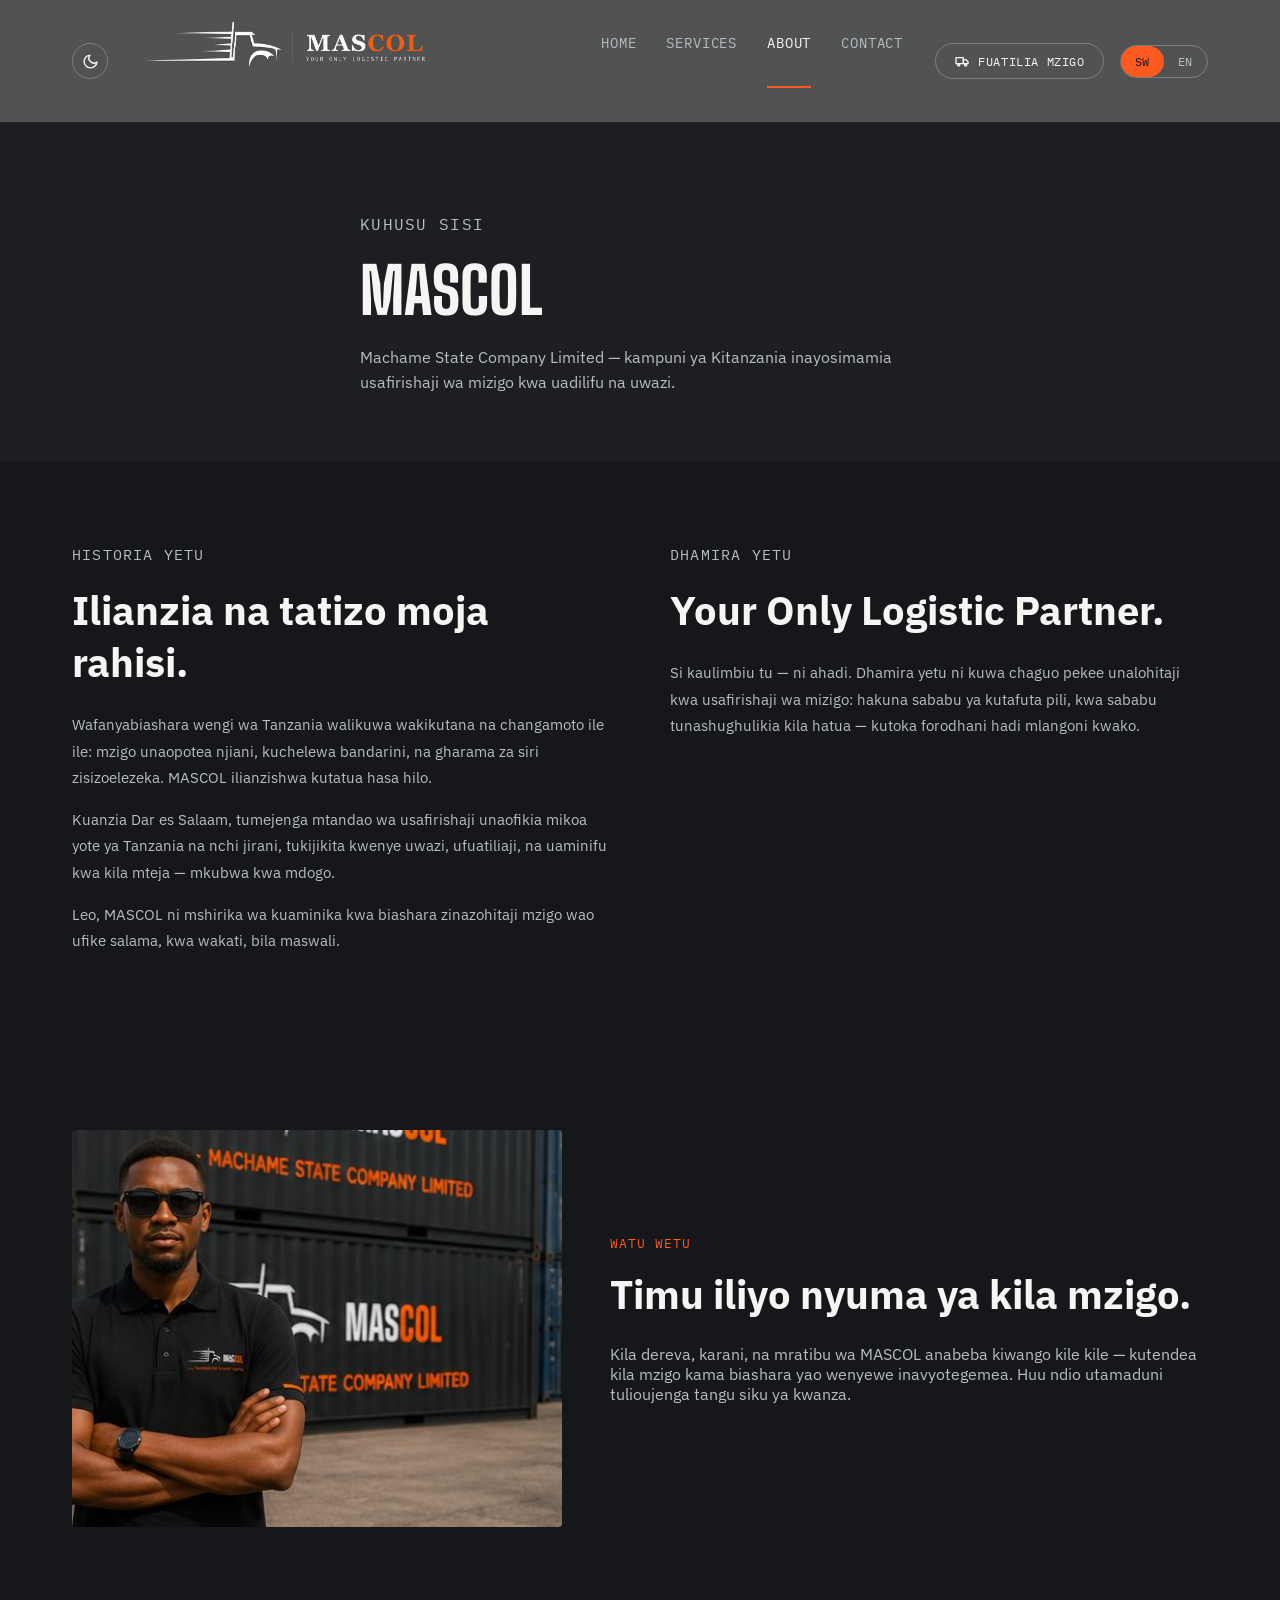
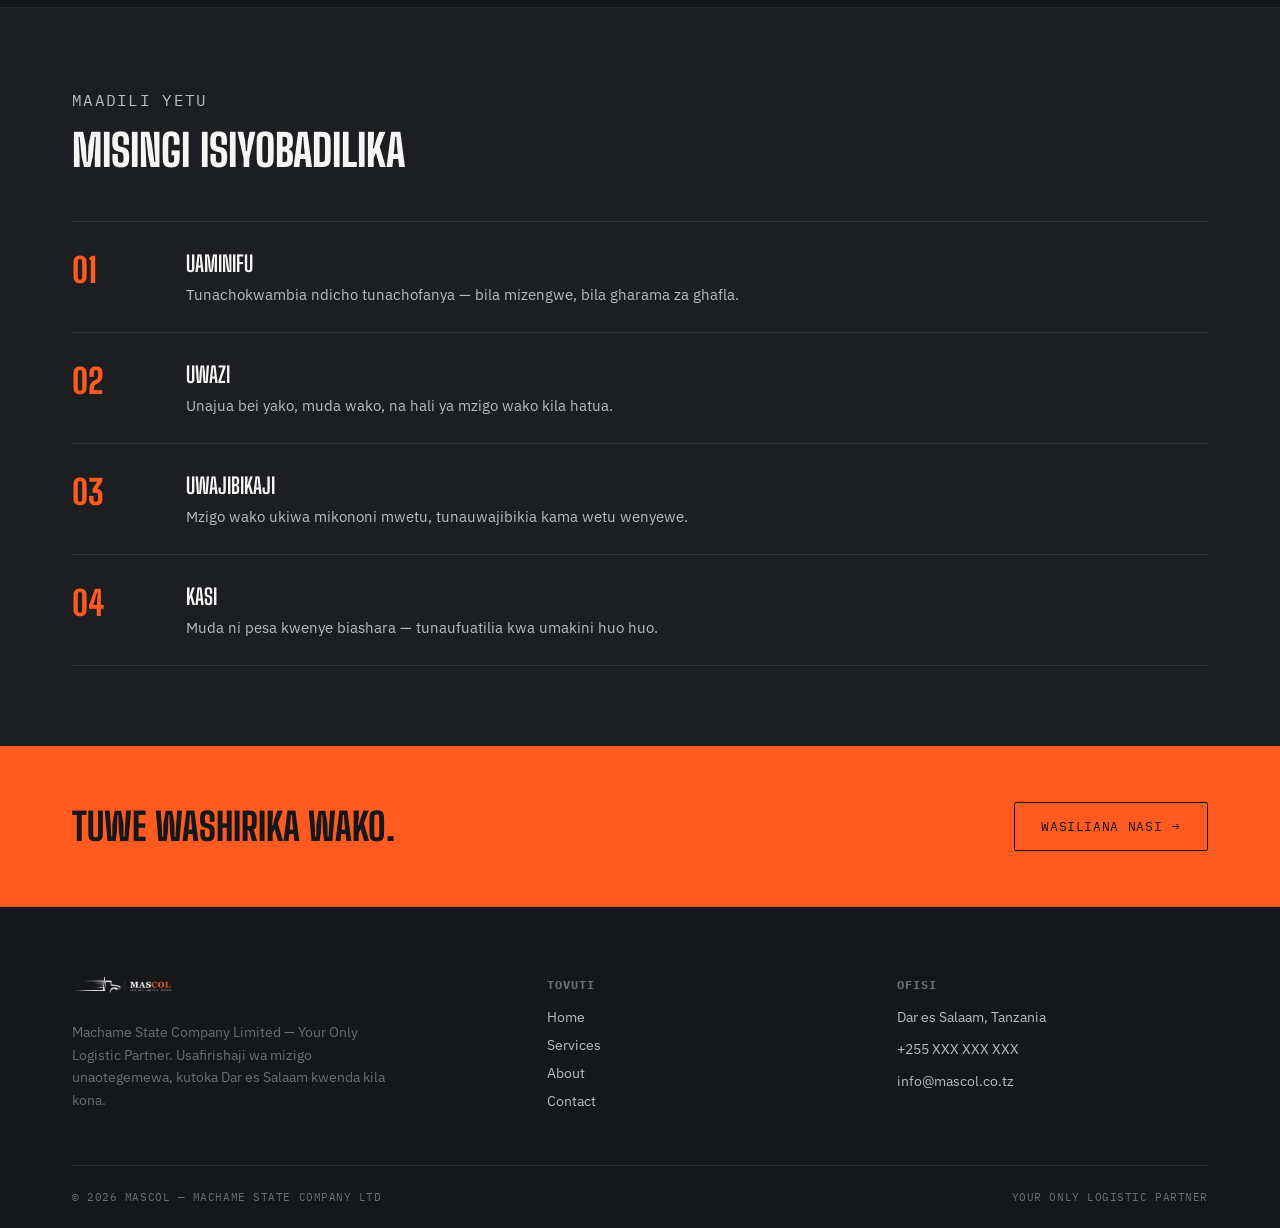
==== about.html @ ff6cc76c "Add files via upload" ====
<!DOCTYPE html>
<html lang="sw">
<head>
<meta charset="UTF-8">
<meta name="viewport" content="width=device-width, initial-scale=1.0">
<title>About — MASCOL</title>
<meta name="description" content="MASCOL — Machame State Company Limited. Historia, dhamira na maadili yetu.">
<link rel="preconnect" href="https://fonts.googleapis.com">
<link href="https://fonts.googleapis.com/css2?family=Big+Shoulders+Display:wght@700;800;900&family=IBM+Plex+Sans:wght@400;500;600;700&family=IBM+Plex+Mono:wght@400;500&display=swap" rel="stylesheet">
<link rel="stylesheet" href="css/style.css">
</head>
<body>

<header class="site-header">
  <div class="wrap">
        <button class="theme-toggle" id="themeToggle" aria-label="Badilisha mwonekano (dark/light)">
        <svg class="icon-moon" viewBox="0 0 24 24" fill="none" stroke-width="2" stroke-linecap="round" stroke-linejoin="round"><path d="M21 12.8A9 9 0 1 1 11.2 3 7 7 0 0 0 21 12.8z"/></svg>
        <svg class="icon-sun" viewBox="0 0 24 24" fill="none" stroke-width="2" stroke-linecap="round" stroke-linejoin="round"><circle cx="12" cy="12" r="4"/><path d="M12 2v2M12 20v2M4.9 4.9l1.4 1.4M17.7 17.7l1.4 1.4M2 12h2M20 12h2M4.9 19.1l1.4-1.4M17.7 6.3l1.4-1.4"/></svg>
      </button>

    <a href="index.html" class="brand">
      <img src="assets/logo-full-lockup.png" alt="MASCOL - Your Only Logistic Partner" class="brand-logo logo-dark">
      <img src="assets/logo-full-lockup-dark.png" alt="MASCOL - Your Only Logistic Partner" class="brand-logo logo-light">
    </a>
    <nav class="main-nav" id="mainNav">
      <a href="index.html" data-i18n-en="Home">Home</a>
      <a href="services.html" data-i18n-en="Services">Services</a>
      <a href="about.html" class="active" data-i18n-en="About">About</a>
      <a href="contact.html" data-i18n-en="Contact">Contact</a>
    </nav>
    <div class="header-right">
      <a href="contact.html" class="track-btn">
        <svg viewBox="0 0 24 24" fill="none" stroke-width="2" stroke-linecap="round" stroke-linejoin="round"><path d="M3 7h11v9H3z"/><path d="M14 10h4l3 3v3h-7z"/><circle cx="7" cy="18" r="1.6"/><circle cx="17.5" cy="18" r="1.6"/></svg>
        <span class="label" data-i18n-en="Track Shipment">Fuatilia Mzigo</span>
      </a>
      <div class="lang-switch">
        <button class="lang-btn" data-lang="sw">SW</button>
        <button class="lang-btn" data-lang="en">EN</button>
      </div>
      <button class="nav-toggle" id="navToggle" aria-label="Fungua menu">
        <span></span><span></span><span></span>
      </button>
    </div>
  </div>
</header>

<section class="page-header with-image">
  <img src="assets/fleet/highway-truck.jpg" alt="MASCOL truck on the highway">
  <div class="wrap">
    <p class="eyebrow" data-i18n-en="About Us">Kuhusu Sisi</p>
    <h1>MASCOL</h1>
    <p data-i18n-en="Machame State Company Limited — a Tanzanian company managing cargo transport with integrity and transparency.">Machame State Company Limited — kampuni ya Kitanzania inayosimamia usafirishaji wa mizigo kwa uadilifu na uwazi.</p>
  </div>
</section>

<section>
  <div class="wrap">
    <div class="about-grid">
      <div class="reveal">
        <p class="eyebrow" data-i18n-en="Our Story">Historia Yetu</p>
        <h2 style="margin: 16px 0 24px; font-size: clamp(28px,4vw,40px);" data-i18n-en="It started with one simple problem.">Ilianzia na tatizo moja rahisi.</h2>
        <p data-i18n-en="Many Tanzanian business owners faced the same challenges: cargo lost in transit, delays at the port, and hidden costs with no explanation. MASCOL was founded to solve exactly that.">Wafanyabiashara wengi wa Tanzania walikuwa wakikutana na changamoto ile ile: mzigo unaopotea njiani, kuchelewa bandarini, na gharama za siri zisizoelezeka. MASCOL ilianzishwa kutatua hasa hilo.</p>
        <p data-i18n-en="Starting in Dar es Salaam, we've built a transport network reaching every region of Tanzania and neighbouring countries, grounded in transparency, tracking, and reliability for every client — big or small.">Kuanzia Dar es Salaam, tumejenga mtandao wa usafirishaji unaofikia mikoa yote ya Tanzania na nchi jirani, tukijikita kwenye uwazi, ufuatiliaji, na uaminifu kwa kila mteja — mkubwa kwa mdogo.</p>
        <p data-i18n-en="Today, MASCOL is a trusted partner for businesses that need their cargo to arrive safely, on time, no questions asked.">Leo, MASCOL ni mshirika wa kuaminika kwa biashara zinazohitaji mzigo wao ufike salama, kwa wakati, bila maswali.</p>
      </div>
      <div class="reveal">
        <p class="eyebrow" data-i18n-en="Our Mission">Dhamira Yetu</p>
        <h2 style="margin: 16px 0 24px; font-size: clamp(28px,4vw,40px);">Your Only Logistic Partner.</h2>
        <p data-i18n-en="It's not just a tagline — it's a promise. Our mission is to be the only choice you need for cargo transport: no reason to look elsewhere, because we handle every step — from the port to your door.">Si kaulimbiu tu — ni ahadi. Dhamira yetu ni kuwa chaguo pekee unalohitaji kwa usafirishaji wa mizigo: hakuna sababu ya kutafuta pili, kwa sababu tunashughulikia kila hatua — kutoka forodhani hadi mlangoni kwako.</p>
    </div>
  </div>
</section>

<section>
  <div class="wrap">
    <div class="about-photo-split reveal">
      <img src="assets/fleet/team-uniform.jpg" alt="MASCOL team member in front of a container">
      <div>
        <p class="eyebrow" data-i18n-en="Our People">Watu Wetu</p>
        <h2 style="margin: 16px 0 24px; font-size: clamp(28px,4vw,40px);" data-i18n-en="The team behind every shipment.">Timu iliyo nyuma ya kila mzigo.</h2>
        <p style="color: var(--steel); font-size: 16px; margin-bottom: 18px;" data-i18n-en="Every MASCOL driver, clerk, and coordinator carries the same standard — treat every shipment as if it were their own business depending on it. That's the culture we've built from day one.">Kila dereva, karani, na mratibu wa MASCOL anabeba kiwango kile kile — kutendea kila mzigo kama biashara yao wenyewe inavyotegemea. Huu ndio utamaduni tulioujenga tangu siku ya kwanza.</p>
      </div>
    </div>
  </div>
</section>

<div class="tear-line"></div>

<section class="section-on-ink">
  <div class="wrap">
    <div class="section-head reveal">
      <p class="eyebrow" data-i18n-en="Our Values">Maadili Yetu</p>
      <h2 data-i18n-en="Principles That Don't Change">Misingi Isiyobadilika</h2>
    </div>
    <div class="value-list">
      <div class="value-row reveal">
        <div class="idx">01</div>
        <div>
          <h3 data-i18n-en="Integrity">Uaminifu</h3>
          <p data-i18n-en="What we tell you is what we do — no games, no sudden costs.">Tunachokwambia ndicho tunachofanya — bila mizengwe, bila gharama za ghafla.</p>
        </div>
      </div>
      <div class="value-row reveal">
        <div class="idx">02</div>
        <div>
          <h3 data-i18n-en="Transparency">Uwazi</h3>
          <p data-i18n-en="You know your price, your timeline, and your cargo's status at every step.">Unajua bei yako, muda wako, na hali ya mzigo wako kila hatua.</p>
        </div>
      </div>
      <div class="value-row reveal">
        <div class="idx">03</div>
        <div>
          <h3 data-i18n-en="Accountability">Uwajibikaji</h3>
          <p data-i18n-en="Once your cargo is in our hands, we're accountable for it as if it were our own.">Mzigo wako ukiwa mikononi mwetu, tunauwajibikia kama wetu wenyewe.</p>
        </div>
      </div>
      <div class="value-row reveal">
        <div class="idx">04</div>
        <div>
          <h3 data-i18n-en="Speed">Kasi</h3>
          <p data-i18n-en="Time is money in business — we track it with the same care.">Muda ni pesa kwenye biashara — tunaufuatilia kwa umakini huo huo.</p>
        </div>
      </div>
    </div>
  </div>
</section>

<section class="cta-band">
  <div class="wrap">
    <h2 data-i18n-en="Let's be your partner.">Tuwe washirika wako.</h2>
    <a href="contact.html" class="btn btn-outline"><span data-i18n-en="Contact Us">Wasiliana Nasi</span> →</a>
  </div>
</section>

<footer class="site-footer">
  <div class="wrap">
    <div class="footer-grid">
      <div class="footer-brand">
        <img src="assets/logo-full-lockup.png" alt="MASCOL - Your Only Logistic Partner" class="brand-logo logo-dark"><img src="assets/logo-full-lockup-dark.png" alt="MASCOL - Your Only Logistic Partner" class="brand-logo logo-light">
        <p data-i18n-en="Machame State Company Limited — Your Only Logistic Partner. Reliable cargo transport, from Dar es Salaam to every corner.">Machame State Company Limited — Your Only Logistic Partner. Usafirishaji wa mizigo unaotegemewa, kutoka Dar es Salaam kwenda kila kona.</p>
      </div>
      <div class="footer-col">
        <h4 data-i18n-en="Site">Tovuti</h4>
        <a href="index.html" data-i18n-en="Home">Home</a>
        <a href="services.html" data-i18n-en="Services">Services</a>
        <a href="about.html" data-i18n-en="About">About</a>
        <a href="contact.html" data-i18n-en="Contact">Contact</a>
      </div>
      <div class="footer-col">
        <h4 data-i18n-en="Office">Ofisi</h4>
        <p>Dar es Salaam, Tanzania</p>
        <p>+255 XXX XXX XXX</p>
        <p>info@mascol.co.tz</p>
      </div>
    </div>
    <div class="tear-line on-dark"></div>
    <div class="footer-bottom">
      <span>© <span class="year"></span> MASCOL — MACHAME STATE COMPANY LTD</span>
      <span>YOUR ONLY LOGISTIC PARTNER</span>
    </div>
  </div>
</footer>

<script src="js/script.js"></script>
</body>
</html>
---- css/style.css ----
/* =========================================================
   MASCOL — Machame State Company Limited
   Stylesheet
   ========================================================= */

:root{
  --ink: #15171a;
  --ink-soft: #1c1e22;
  --header-grey: #515353;
  --line: #2a2d31;
  --line-on-dark: rgba(255,255,255,0.1);
  --steel: #b9bcc2;
  --steel-dark: #6b6e73;
  --white: #f5f5f4;
  --orange: #ff5a1f;
  --orange-dark: #d9440f;

  --font-display: 'Big Shoulders Display', sans-serif;
  --font-body: 'IBM Plex Sans', sans-serif;
  --font-mono: 'IBM Plex Mono', monospace;

  color-scheme: dark;
  transition: background-color .25s ease, color .25s ease;
}

/* ---------- Light mode ---------- */
html[data-theme="light"]{
  color-scheme: light;
  --ink: #f6f5f2;
  --ink-soft: #ffffff;
  --header-grey: #ffffff;
  --line: #e4e1da;
  --line-on-dark: rgba(21,23,26,0.1);
  --steel: #4b4d52;
  --steel-dark: #8a8d92;
  --white: #15171a;
  --orange: #e04c17;
  --orange-dark: #b53a10;
}
html[data-theme="light"] .site-header{
  border-bottom: 1px solid var(--line);
}
html[data-theme="light"] .track-btn{ border-color: rgba(21,23,26,0.2); }
html[data-theme="light"] .track-btn svg{ stroke: var(--white); }
html[data-theme="light"] .lang-switch{ border-color: rgba(21,23,26,0.2); }
html[data-theme="light"] .btn-outline{ border-color: rgba(21,23,26,0.3); }
html[data-theme="light"] .icon-card{ box-shadow: 0 1px 3px rgba(21,23,26,0.06); }
html[data-theme="light"] .fleet-item .tag{ background: linear-gradient(0deg, rgba(0,0,0,0.55), transparent); color:#fff; }
html[data-theme="light"] .cta-band h2,
html[data-theme="light"] .cta-band .btn-outline{ color: #fff; }
html[data-theme="light"] .cta-band .btn-outline{ border-color:#fff; }
html[data-theme="light"] .cta-band .btn-outline:hover{ background:#fff; color: var(--orange); }

/* ---------- Theme toggle button ---------- */
.theme-toggle{
  display:flex; align-items:center; justify-content:center;
  width: 36px; height: 36px;
  border-radius: 999px;
  border: 1px solid rgba(255,255,255,0.25);
  background: transparent;
  cursor:pointer;
  transition: border-color .2s ease, background .2s ease;
  flex-shrink:0;
}
.theme-toggle:hover{ border-color: var(--orange); }
.theme-toggle svg{ width:17px; height:17px; stroke: var(--white); }
.theme-toggle .icon-moon{ display:block; }
.theme-toggle .icon-sun{ display:none; }
html[data-theme="light"] .theme-toggle .icon-moon{ display:none; }
html[data-theme="light"] .theme-toggle .icon-sun{ display:block; }
html[data-theme="light"] .theme-toggle{ border-color: rgba(21,23,26,0.2); }

*,*::before,*::after{ box-sizing: border-box; }
html{ scroll-behavior: smooth; }
body{
  margin:0;
  background: var(--ink);
  color: var(--white);
  font-family: var(--font-body);
  -webkit-font-smoothing: antialiased;
}
img{ max-width:100%; display:block; }
a{ color:inherit; text-decoration:none; }
.wrap{
  max-width: 1200px;
  margin: 0 auto;
  padding: 0 32px;
}
@media (max-width: 700px){ .wrap{ padding: 0 20px; } }

@media (prefers-reduced-motion: reduce){
  *{ animation-duration: 0.01ms !important; animation-iteration-count: 1 !important; transition-duration: 0.01ms !important; scroll-behavior: auto !important; }
}

:focus-visible{
  outline: 2px solid var(--orange);
  outline-offset: 3px;
}

/* ---------- Header ---------- */
.site-header{
  background: var(--header-grey);
  position: sticky;
  top: 0;
  z-index: 100;
}
.site-header .wrap{
  display:flex;
  align-items:center;
  gap: 32px;
  height: 122px;
}
.brand{
  display:flex;
  align-items:center;
  gap: 12px;
  margin-right: auto;
}
.brand-logo{ height: 80px; width:auto; display:block; }
.logo-light{ display:none; }
html[data-theme="light"] .logo-dark{ display:none; }
html[data-theme="light"] .logo-light{ display:block; }
.footer-brand img.logo-light{ display:none; }
html[data-theme="light"] .footer-brand img.logo-dark{ display:none; }
html[data-theme="light"] .footer-brand img.logo-light{ display:block; }
.brand-text-wrap{
  display:flex;
  flex-direction:column;
  line-height:1;
  gap: 4px;
}
.brand-text{
  font-family: var(--font-display);
  font-weight: 800;
  font-size: 24px;
  letter-spacing: 0.02em;
  color: var(--white);
}
.brand-text span{ color: var(--orange); }
.brand-slogan{
  font-family: var(--font-mono);
  font-size: 9px;
  letter-spacing: 0.12em;
  text-transform: uppercase;
  color: var(--steel);
}

.main-nav{
  display:flex;
  align-items:center;
  gap: 30px;
}
.main-nav a{
  font-family: var(--font-mono);
  font-size: 14px;
  letter-spacing: 0.06em;
  text-transform: uppercase;
  color: var(--steel);
  padding-bottom: 34px;
  border-bottom: 2px solid transparent;
  transition: color .2s ease, border-color .2s ease;
}
.main-nav a:hover{ color: var(--white); }
.main-nav a.active{ color: var(--white); border-color: var(--orange); }

.header-right{ display:flex; align-items:center; gap: 16px; }
.track-btn{
  display:flex; align-items:center; gap:8px;
  border: 1px solid rgba(255,255,255,0.25);
  border-radius: 999px;
  padding: 9px 18px;
  font-family: var(--font-mono);
  font-size: 12px;
  letter-spacing: 0.05em;
  text-transform: uppercase;
  color: var(--white);
  transition: border-color .2s ease, background .2s ease;
}
.track-btn:hover{ border-color: var(--orange); background: rgba(255,90,31,0.08); }
.track-btn svg{ width:16px; height:16px; stroke: var(--white); flex-shrink:0; }

.lang-switch{
  display:flex; align-items:center;
  border: 1px solid rgba(255,255,255,0.25);
  border-radius: 999px;
  overflow:hidden;
}
.lang-btn{
  font-family: var(--font-mono);
  font-size: 12px;
  letter-spacing: 0.05em;
  border:none;
  background: transparent;
  color: var(--steel);
  padding: 8px 14px;
  cursor:pointer;
  transition: background .2s ease, color .2s ease;
}
.lang-btn.active{ background: var(--orange); color: var(--ink); border-radius:999px; }

.nav-toggle{
  display:none;
  flex-direction:column;
  justify-content:center;
  gap:5px;
  width: 34px; height: 34px;
  background:none;
  border:none;
  cursor:pointer;
}
.nav-toggle span{
  display:block;
  height:2px;
  background: var(--white);
  border-radius: 2px;
}

@media (max-width: 900px){
  .main-nav{
    position:absolute;
    top: 122px; left:0; right:0;
    background: var(--header-grey);
    flex-direction:column;
    align-items:flex-start;
    padding: 10px 20px 20px;
    gap: 4px;
    display:none;
  }
  .main-nav.open{ display:flex; }
  .main-nav a{ padding: 10px 0; border-bottom:none; width:100%; }
  .track-btn .label{ display:none; }
  .nav-toggle{ display:flex; }
}

/* ---------- Hero ---------- */
.hero{
  position:relative;
  padding: 90px 0 70px;
  background:
    radial-gradient(1200px 500px at 85% -10%, rgba(255,90,31,0.18), transparent 60%),
    var(--ink);
  overflow:hidden;
}
.hero .eyebrow{
  font-family: var(--font-mono);
  font-size: 13px;
  letter-spacing: 0.08em;
  text-transform:uppercase;
  color: var(--orange);
  display:flex;
  align-items:center;
  gap:10px;
  margin: 0 0 18px;
}
.hero .eyebrow .eyebrow-white{ color: var(--white); }
.hero .eyebrow::before{
  content:"";
  width: 26px; height: 2px;
  background: var(--orange);
  display:inline-block;
}
.hero h1{
  font-family: var(--font-display);
  font-weight: 800;
  font-size: clamp(44px, 7vw, 84px);
  line-height: 0.95;
  text-transform:uppercase;
  margin: 0 0 24px;
  letter-spacing: 0.01em;
}
.hero h1 .accent{ color: var(--orange); }
.hero .lede{
  color: var(--steel);
  font-size: 17px;
  line-height: 1.6;
  max-width: 540px;
  margin: 0 0 36px;
}

.btn-row{ display:flex; gap:14px; flex-wrap:wrap; margin-bottom: 60px; }
.btn{
  display:inline-flex; align-items:center; gap:10px;
  font-family: var(--font-mono);
  font-size: 13px;
  letter-spacing: 0.05em;
  text-transform:uppercase;
  padding: 15px 26px;
  border-radius: 2px;
  transition: transform .15s ease, background .2s ease, border-color .2s ease;
}
.btn-primary{ background: var(--orange); color: var(--ink); font-weight:600; }
.btn-primary:hover{ background: var(--orange-dark); transform: translateY(-2px); }
.btn-outline{ border: 1px solid rgba(255,255,255,0.3); color: var(--white); }
.btn-outline:hover{ border-color: var(--orange); color: var(--orange); }

.route-map{ max-width: 900px; }
.route-track{ width:100%; }
.route-line-svg{ width:100%; height:60px; display:block; }
.route-path{ fill:none; stroke: rgba(255,255,255,0.18); stroke-width:2; }
.route-progress{
  fill:none; stroke: var(--orange); stroke-width:2;
  stroke-dasharray: 900;
  stroke-dashoffset: 900;
  animation: draw-route 2.6s 0.3s ease forwards;
}
@keyframes draw-route{ to{ stroke-dashoffset: 210; } }
.route-labels{
  display:flex; justify-content:space-between; flex-wrap:wrap; gap:10px;
  font-family: var(--font-mono);
  font-size: 12px;
  letter-spacing: 0.06em;
  text-transform:uppercase;
  color: var(--steel-dark);
  margin-top: 6px;
}
.route-labels .origin{ color: var(--orange); }

/* ---------- Section basics ---------- */
section{ padding: 80px 0; }
.section-on-ink{ background: var(--ink-soft); }
.section-head{ max-width: 640px; margin-bottom: 48px; }
.eyebrow{
  font-family: var(--font-mono);
  font-size: 13px;
  letter-spacing: 0.08em;
  text-transform:uppercase;
  color: var(--orange);
  margin: 0 0 14px;
}
.section-head h2{
  font-family: var(--font-display);
  font-weight: 800;
  text-transform:uppercase;
  font-size: clamp(28px, 4vw, 44px);
  line-height: 1.05;
  margin: 0 0 14px;
}
.section-head p{ color: var(--steel); font-size:16px; line-height:1.6; }

.tear-line{ height:1px; background: var(--line); }
.tear-line.on-dark{ background: var(--line-on-dark); }

/* ---------- Fleet grid ---------- */
.fleet-grid{
  display:grid;
  grid-template-columns: repeat(4, 1fr);
  grid-auto-rows: 180px;
  grid-auto-flow: dense;
  gap: 14px;
}
.fleet-item{
  position:relative;
  overflow:hidden;
  border-radius: 4px;
}
.fleet-item.big{ grid-column: span 2; grid-row: span 2; }
.fleet-item img{
  width:100%; height:100%; object-fit:cover;
  transition: transform .5s ease;
}
.fleet-item:hover img{ transform: scale(1.06); }
.fleet-item .tag{
  position:absolute; left:0; right:0; bottom:0;
  padding: 12px 16px;
  background: linear-gradient(0deg, rgba(0,0,0,0.75), transparent);
  font-family: var(--font-mono);
  font-size: 12px;
  letter-spacing: 0.05em;
  text-transform:uppercase;
}
.fleet-item .tag span{ color: var(--orange); font-weight:600; }
@media (max-width: 900px){
  .fleet-grid{ grid-template-columns: repeat(2, 1fr); }
  .fleet-item.big{ grid-column: span 2; grid-row: span 1; height: 260px; }
}

/* ---------- Stats ---------- */
.stats{
  display:grid;
  grid-template-columns: repeat(4, 1fr);
  gap: 24px;
  text-align:center;
}
.stat .num{
  font-family: var(--font-display);
  font-weight: 800;
  font-size: clamp(36px, 5vw, 56px);
  color: var(--orange);
  line-height:1;
  margin-bottom: 10px;
}
.stat .label{
  font-family: var(--font-mono);
  font-size: 12px;
  letter-spacing: 0.05em;
  text-transform:uppercase;
  color: var(--steel);
}
@media (max-width: 700px){ .stats{ grid-template-columns: repeat(2, 1fr); gap: 36px 20px; } }

/* ---------- Icon card grid (services teaser) ---------- */
.icon-card-grid{
  display:grid;
  grid-template-columns: repeat(3, 1fr);
  gap: 18px;
}
.icon-card{
  background: var(--ink-soft);
  border: 1px solid var(--line);
  border-radius: 4px;
  padding: 28px;
  display:flex; flex-direction:column;
  transition: border-color .2s ease, transform .2s ease;
}
.icon-card:hover{ border-color: var(--orange); transform: translateY(-4px); }
.icon-wrap{
  width: 44px; height: 44px;
  border-radius: 4px;
  background: rgba(255,90,31,0.12);
  display:flex; align-items:center; justify-content:center;
  margin-bottom: 22px;
}
.icon-wrap svg{ width:22px; height:22px; stroke: var(--orange); }
.icon-card .code{
  font-family: var(--font-mono);
  font-size: 11px;
  letter-spacing: 0.08em;
  color: var(--steel-dark);
  margin-bottom: 8px;
}
.icon-card h3{
  font-family: var(--font-display);
  font-weight:700;
  font-size: 22px;
  text-transform:uppercase;
  margin: 0 0 10px;
}
.icon-card p{ color: var(--steel); font-size:14px; line-height:1.6; margin:0 0 18px; flex-grow:1; }
.icon-card .go{
  font-family: var(--font-mono);
  font-size: 12px;
  letter-spacing: 0.05em;
  text-transform:uppercase;
  color: var(--orange);
}
@media (max-width: 900px){ .icon-card-grid{ grid-template-columns: 1fr 1fr; } }
@media (max-width: 600px){ .icon-card-grid{ grid-template-columns: 1fr; } }

/* ---------- Card grid (why mascol) ---------- */
.card-grid{
  display:grid;
  grid-template-columns: repeat(3, 1fr);
  gap: 24px;
}
.card{
  border-top: 2px solid var(--orange);
  padding-top: 24px;
}
.card-num{
  font-family: var(--font-mono);
  font-size: 13px;
  color: var(--steel-dark);
  margin-bottom: 14px;
}
.card h3{
  font-family: var(--font-display);
  font-weight:700;
  font-size: 22px;
  text-transform:uppercase;
  margin: 0 0 10px;
}
.card p{ color: var(--steel); font-size:14px; line-height:1.6; margin:0; }
@media (max-width: 800px){ .card-grid{ grid-template-columns: 1fr; } }

/* ---------- CTA band ---------- */
.cta-band{
  background: var(--orange);
  padding: 56px 0;
}
.cta-band .wrap{
  display:flex; align-items:center; justify-content:space-between; flex-wrap:wrap; gap:20px;
}
.cta-band h2{
  font-family: var(--font-display);
  font-weight:800;
  text-transform:uppercase;
  font-size: clamp(26px, 3.4vw, 38px);
  color: var(--ink);
  margin:0;
}
.cta-band .btn-outline{
  border-color: var(--ink);
  color: var(--ink);
}
.cta-band .btn-outline:hover{ background: var(--ink); color: var(--orange); border-color: var(--ink); }

/* ---------- Footer ---------- */
.site-footer{ padding: 70px 0 0; }
.footer-grid{
  display:grid;
  grid-template-columns: 1.4fr 1fr 1fr;
  gap: 40px;
  padding-bottom: 40px;
}
.footer-brand img{ height: 28px; margin-bottom: 16px; }
.footer-brand p{ color: var(--steel-dark); font-size: 14px; line-height:1.6; max-width: 320px; }
.footer-col h4{
  font-family: var(--font-mono);
  font-size: 12px;
  letter-spacing: 0.08em;
  text-transform:uppercase;
  color: var(--steel-dark);
  margin: 0 0 16px;
}
.footer-col a, .footer-col p{
  display:block;
  color: var(--steel);
  font-size: 14px;
  margin-bottom: 10px;
}
.footer-col a:hover{ color: var(--orange); }
.footer-bottom{
  display:flex; justify-content:space-between; flex-wrap:wrap; gap:10px;
  padding: 24px 0;
  font-family: var(--font-mono);
  font-size: 11px;
  letter-spacing: 0.05em;
  text-transform:uppercase;
  color: var(--steel-dark);
}
@media (max-width: 800px){ .footer-grid{ grid-template-columns: 1fr; } }

/* ---------- Page header (inner pages) ---------- */
.page-header{
  padding: 70px 0 60px;
  background: var(--ink-soft);
  position:relative;
}
.page-header h1{
  font-family: var(--font-display);
  font-weight:800;
  text-transform:uppercase;
  font-size: clamp(38px, 6vw, 64px);
  margin: 10px 0 16px;
}
.page-header p{ color: var(--steel); max-width: 560px; font-size:16px; line-height:1.6; }
.page-header.with-image{
  min-height: 340px;
  display:flex; align-items:flex-end;
  padding-bottom: 50px;
}
.page-header.with-image img{
  position:absolute; inset:0; width:100%; height:100%; object-fit:cover; z-index:-2;
}
.page-header.with-image::after{
  content:"";
  position:absolute; inset:0;
  background: linear-gradient(0deg, var(--ink) 5%, rgba(21,23,26,0.55) 60%, rgba(21,23,26,0.25));
  z-index:-1;
}

/* ---------- About page ---------- */
.about-grid{
  display:grid;
  grid-template-columns: 1fr 1fr;
  gap: 60px;
}
.about-grid p{ color: var(--steel); font-size:15px; line-height:1.75; margin: 0 0 16px; }
@media (max-width: 850px){ .about-grid{ grid-template-columns: 1fr; gap: 40px; } }

.about-photo-split{
  display:grid;
  grid-template-columns: 0.9fr 1.1fr;
  gap: 48px;
  align-items:center;
}
.about-photo-split img{ border-radius: 4px; width:100%; height:100%; object-fit:cover; }
@media (max-width: 850px){ .about-photo-split{ grid-template-columns: 1fr; } }

.value-list{ display:flex; flex-direction:column; }
.value-row{
  display:grid;
  grid-template-columns: 90px 1fr;
  gap: 24px;
  padding: 28px 0;
  border-top: 1px solid var(--line-on-dark);
}
.value-row:last-child{ border-bottom: 1px solid var(--line-on-dark); }
.value-row .idx{
  font-family: var(--font-display);
  font-weight:800;
  font-size: 34px;
  color: var(--orange);
}
.value-row h3{
  font-family: var(--font-display);
  font-weight:700;
  text-transform:uppercase;
  font-size: 22px;
  margin: 0 0 8px;
}
.value-row p{ color: var(--steel); font-size:15px; margin:0; max-width: 560px; }

/* ---------- Services page (manifest) ---------- */
.manifest.on-light{ display:flex; flex-direction:column; }
.manifest-row{
  display:grid;
  grid-template-columns: 100px 1fr 44px;
  align-items:center;
  gap: 24px;
  padding: 34px 0;
  border-top: 1px solid var(--line-on-dark);
  transition: background .2s ease;
}
.manifest-row:last-child{ border-bottom: 1px solid var(--line-on-dark); }
.manifest-row:hover{ background: rgba(255,255,255,0.02); }
.manifest-code{
  font-family: var(--font-mono);
  font-size: 13px;
  letter-spacing: 0.08em;
  color: var(--orange);
}
.manifest-body h3{
  font-family: var(--font-display);
  font-weight:700;
  text-transform:uppercase;
  font-size: 24px;
  margin: 0 0 10px;
}
.manifest-body p{ color: var(--steel); font-size:15px; line-height:1.7; margin:0; max-width: 680px; }
.manifest-arrow{
  font-size: 22px;
  color: var(--steel-dark);
  text-align:right;
  transition: transform .2s ease, color .2s ease;
}
.manifest-row:hover .manifest-arrow{ transform: translateX(6px); color: var(--orange); }
@media (max-width: 700px){
  .manifest-row{ grid-template-columns: 1fr; gap:10px; }
  .manifest-arrow{ display:none; }
}

/* ---------- Contact page ---------- */
.contact-grid{
  display:grid;
  grid-template-columns: 0.8fr 1.2fr;
  gap: 50px;
}
.contact-card{
  background: var(--ink-soft);
  border: 1px solid var(--line);
  border-radius: 4px;
  padding: 32px;
  height: fit-content;
}
.contact-item{ padding: 16px 0; border-bottom: 1px solid var(--line-on-dark); }
.contact-item:last-child{ border-bottom:none; padding-bottom:0; }
.contact-item .label{
  font-family: var(--font-mono);
  font-size: 11px;
  letter-spacing: 0.08em;
  text-transform:uppercase;
  color: var(--steel-dark);
  margin-bottom: 6px;
}
.contact-item .value{ font-size: 15px; color: var(--white); }

form{ display:flex; flex-direction:column; gap: 20px; }
.form-field{ display:flex; flex-direction:column; gap:8px; }
.form-field label{
  font-family: var(--font-mono);
  font-size: 12px;
  letter-spacing: 0.05em;
  text-transform:uppercase;
  color: var(--steel);
}
.form-field input, .form-field textarea{
  background: var(--ink-soft);
  border: 1px solid var(--line);
  border-radius: 3px;
  padding: 13px 14px;
  color: var(--white);
  font-family: var(--font-body);
  font-size: 15px;
  transition: border-color .2s ease;
}
.form-field input:focus, .form-field textarea:focus{ border-color: var(--orange); outline:none; }
.form-field textarea{ min-height: 130px; resize: vertical; }
form .btn-primary{ align-self:flex-start; cursor:pointer; font-size:13px; }
@media (max-width: 800px){ .contact-grid{ grid-template-columns: 1fr; } }

/* ---------- Reveal on scroll ---------- */
.reveal{
  opacity: 0;
  transform: translateY(24px);
  transition: opacity .7s ease, transform .7s ease;
}
.reveal.is-visible{ opacity: 1; transform: translateY(0); }
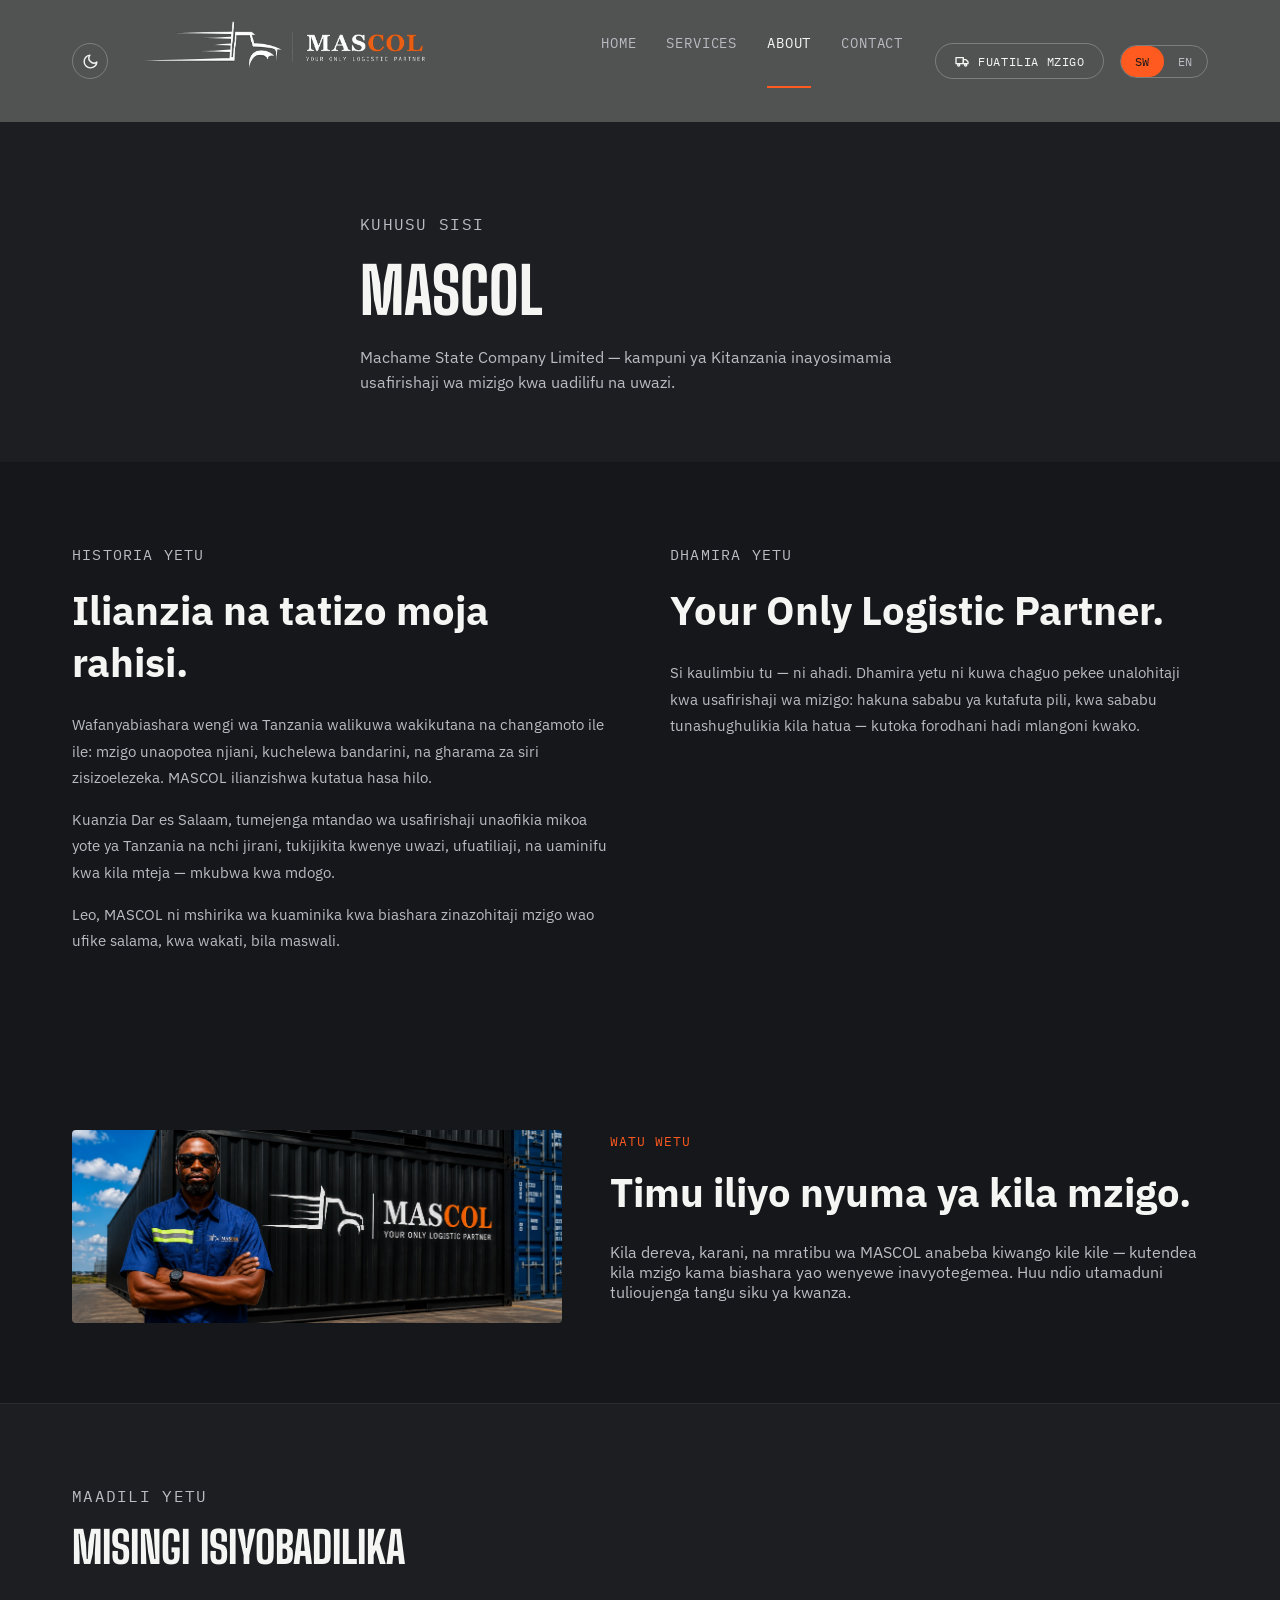
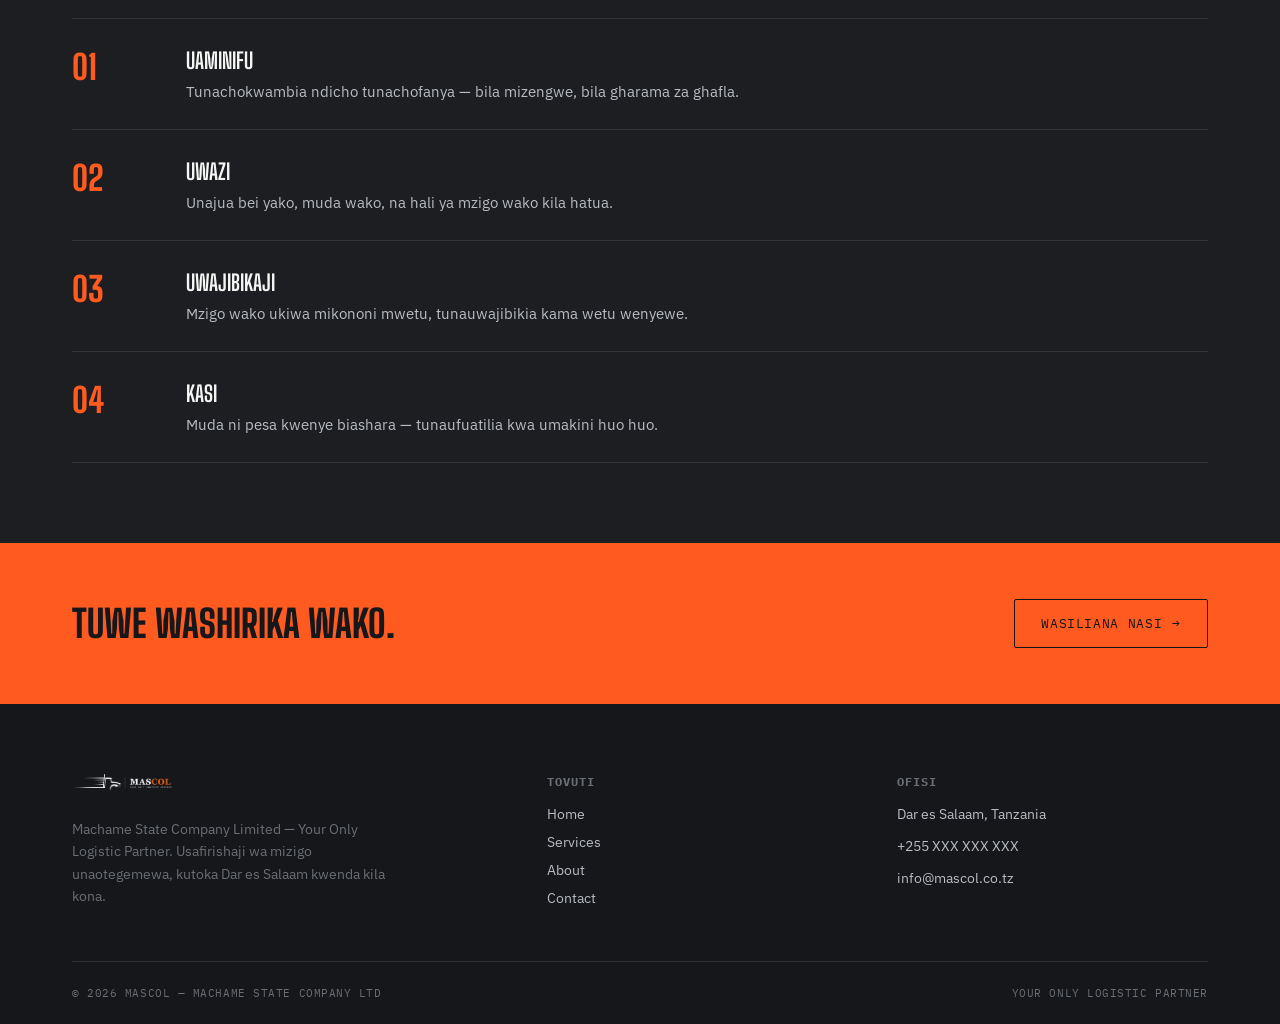
==== commit 48cf2ba4: "Add files via upload" ====
--- a/about.html
+++ b/about.html
@@ -29,7 +29,7 @@
       <a href="contact.html" data-i18n-en="Contact">Contact</a>
     </nav>
     <div class="header-right">
-      <a href="contact.html" class="track-btn">
+      <a href="login.html" class="track-btn">
         <svg viewBox="0 0 24 24" fill="none" stroke-width="2" stroke-linecap="round" stroke-linejoin="round"><path d="M3 7h11v9H3z"/><path d="M14 10h4l3 3v3h-7z"/><circle cx="7" cy="18" r="1.6"/><circle cx="17.5" cy="18" r="1.6"/></svg>
         <span class="label" data-i18n-en="Track Shipment">Fuatilia Mzigo</span>
       </a>
--- a/css/style.css
+++ b/css/style.css
@@ -45,7 +45,6 @@
 html[data-theme="light"] .lang-switch{ border-color: rgba(21,23,26,0.2); }
 html[data-theme="light"] .btn-outline{ border-color: rgba(21,23,26,0.3); }
 html[data-theme="light"] .icon-card{ box-shadow: 0 1px 3px rgba(21,23,26,0.06); }
-html[data-theme="light"] .fleet-item .tag{ background: linear-gradient(0deg, rgba(0,0,0,0.55), transparent); color:#fff; }
 html[data-theme="light"] .cta-band h2,
 html[data-theme="light"] .cta-band .btn-outline{ color: #fff; }
 html[data-theme="light"] .cta-band .btn-outline{ border-color:#fff; }
@@ -115,8 +114,10 @@
   align-items:center;
   gap: 12px;
   margin-right: auto;
-}
-.brand-logo{ height: 80px; width:auto; display:block; }
+  min-width:0;
+  flex-shrink:1;
+}
+.brand-logo{ max-height: 80px; width:auto; max-width: 100%; display:block; }
 .logo-light{ display:none; }
 html[data-theme="light"] .logo-dark{ display:none; }
 html[data-theme="light"] .logo-light{ display:block; }
@@ -218,7 +219,7 @@
 @media (max-width: 900px){
   .main-nav{
     position:absolute;
-    top: 122px; left:0; right:0;
+    top: 76px; left:0; right:0;
     background: var(--header-grey);
     flex-direction:column;
     align-items:flex-start;
@@ -230,6 +231,8 @@
   .main-nav a{ padding: 10px 0; border-bottom:none; width:100%; }
   .track-btn .label{ display:none; }
   .nav-toggle{ display:flex; }
+  .site-header .wrap{ height: 76px; gap: 12px; }
+  .brand-logo{ max-height: 44px; }
 }
 
 /* ---------- Hero ---------- */
@@ -315,6 +318,15 @@
 }
 .route-labels .origin{ color: var(--orange); }
 
+.route-truck{
+  filter: drop-shadow(0 2px 4px rgba(0,0,0,0.4));
+}
+.route-truck rect{ fill: var(--orange); }
+.route-truck path{ fill: var(--orange-dark); }
+.route-truck .window{ fill: rgba(255,255,255,0.55); }
+.route-truck circle{ fill: var(--ink); stroke: var(--steel-dark); stroke-width: 0.6; }
+html[data-theme="light"] .route-truck circle{ fill: #2a2d31; }
+
 /* ---------- Section basics ---------- */
 section{ padding: 80px 0; }
 .section-on-ink{ background: var(--ink-soft); }
@@ -340,38 +352,102 @@
 .tear-line{ height:1px; background: var(--line); }
 .tear-line.on-dark{ background: var(--line-on-dark); }
 
-/* ---------- Fleet grid ---------- */
-.fleet-grid{
-  display:grid;
-  grid-template-columns: repeat(4, 1fr);
-  grid-auto-rows: 180px;
-  grid-auto-flow: dense;
-  gap: 14px;
+/* ---------- Fleet showcase (single-slide carousel) ---------- */
+.fleet-scroll-wrap{ position:relative; }
+.fleet-viewport{
+  overflow:hidden;
+  border-radius:16px;
+}
+.fleet-track{
+  display:flex;
+  transition: transform .55s cubic-bezier(.2,.8,.2,1);
+  will-change: transform;
 }
 .fleet-item{
   position:relative;
   overflow:hidden;
-  border-radius: 4px;
-}
-.fleet-item.big{ grid-column: span 2; grid-row: span 2; }
+  flex:0 0 100%;
+  aspect-ratio: 2.35 / 1;
+  max-height:520px;
+  background: var(--ink-soft);
+}
 .fleet-item img{
-  width:100%; height:100%; object-fit:cover;
-  transition: transform .5s ease;
-}
-.fleet-item:hover img{ transform: scale(1.06); }
-.fleet-item .tag{
+  width:100%;
+  height:100%;
+  object-fit:cover;
+  display:block;
+}
+.fleet-item::after{
+  content:'';
+  position:absolute; inset:0;
+  background: linear-gradient(180deg, rgba(0,0,0,0) 45%, rgba(0,0,0,0.82) 100%);
+  pointer-events:none;
+}
+.fleet-caption{
   position:absolute; left:0; right:0; bottom:0;
-  padding: 12px 16px;
-  background: linear-gradient(0deg, rgba(0,0,0,0.75), transparent);
-  font-family: var(--font-mono);
-  font-size: 12px;
-  letter-spacing: 0.05em;
-  text-transform:uppercase;
-}
-.fleet-item .tag span{ color: var(--orange); font-weight:600; }
+  z-index:2;
+  padding:0 40px 32px;
+}
+.fleet-caption .tag{
+  display:inline-block;
+  background: var(--orange);
+  color: var(--ink);
+  font-family: var(--font-mono);
+  font-weight:700;
+  font-size:13px;
+  letter-spacing:0.06em;
+  text-transform:uppercase;
+  padding:7px 13px;
+  border-radius:3px;
+  margin-bottom:14px;
+}
+.fleet-caption p{
+  margin:0;
+  color: var(--white);
+  font-family: var(--font-display);
+  font-weight:800;
+  text-transform:uppercase;
+  font-size: clamp(22px, 3.4vw, 34px);
+  line-height:1.12;
+  letter-spacing:0.01em;
+  text-shadow: 0 2px 12px rgba(0,0,0,0.4);
+  max-width:640px;
+}
+.fleet-arrow{
+  position:absolute; top:50%; transform:translateY(-50%);
+  width:48px; height:48px;
+  border-radius:50%;
+  display:flex; align-items:center; justify-content:center;
+  background: rgba(21,23,26,0.6);
+  backdrop-filter: blur(6px);
+  border:1px solid rgba(255,255,255,0.22);
+  color:#fff; cursor:pointer;
+  z-index:5;
+  transition: background .2s ease, border-color .2s ease, color .2s ease, transform .2s ease;
+}
+.fleet-arrow svg{ width:20px; height:20px; }
+.fleet-arrow:hover{ background: var(--orange); border-color: var(--orange); color: var(--ink); transform: translateY(-50%) scale(1.06); }
+.fleet-arrow.prev{ left:14px; }
+.fleet-arrow.next{ right:14px; }
+html[data-theme="light"] .fleet-arrow{ background: rgba(255,255,255,0.8); color: var(--ink); border-color: rgba(21,23,26,0.15); }
+.fleet-dots{
+  display:flex; justify-content:center; gap:8px;
+  margin-top:18px;
+}
+.fleet-dot{
+  width:8px; height:8px; border-radius:50%;
+  background: var(--line);
+  border:none; cursor:pointer; padding:0;
+  transition: background .2s ease, transform .2s ease, width .2s ease;
+}
+.fleet-dot.active{ background: var(--orange); width:22px; border-radius:4px; }
 @media (max-width: 900px){
-  .fleet-grid{ grid-template-columns: repeat(2, 1fr); }
-  .fleet-item.big{ grid-column: span 2; grid-row: span 1; height: 260px; }
+  .fleet-item{ aspect-ratio: 4 / 3; max-height:420px; }
+  .fleet-caption{ padding:0 20px 20px; }
+  .fleet-caption .tag{ font-size:11px; padding:6px 10px; margin-bottom:10px; }
+  .fleet-caption p{ font-size: clamp(18px, 5.5vw, 24px); }
+  .fleet-arrow{ width:40px; height:40px; }
+  .fleet-arrow svg{ width:17px; height:17px; }
 }
 
 /* ---------- Stats ---------- */
